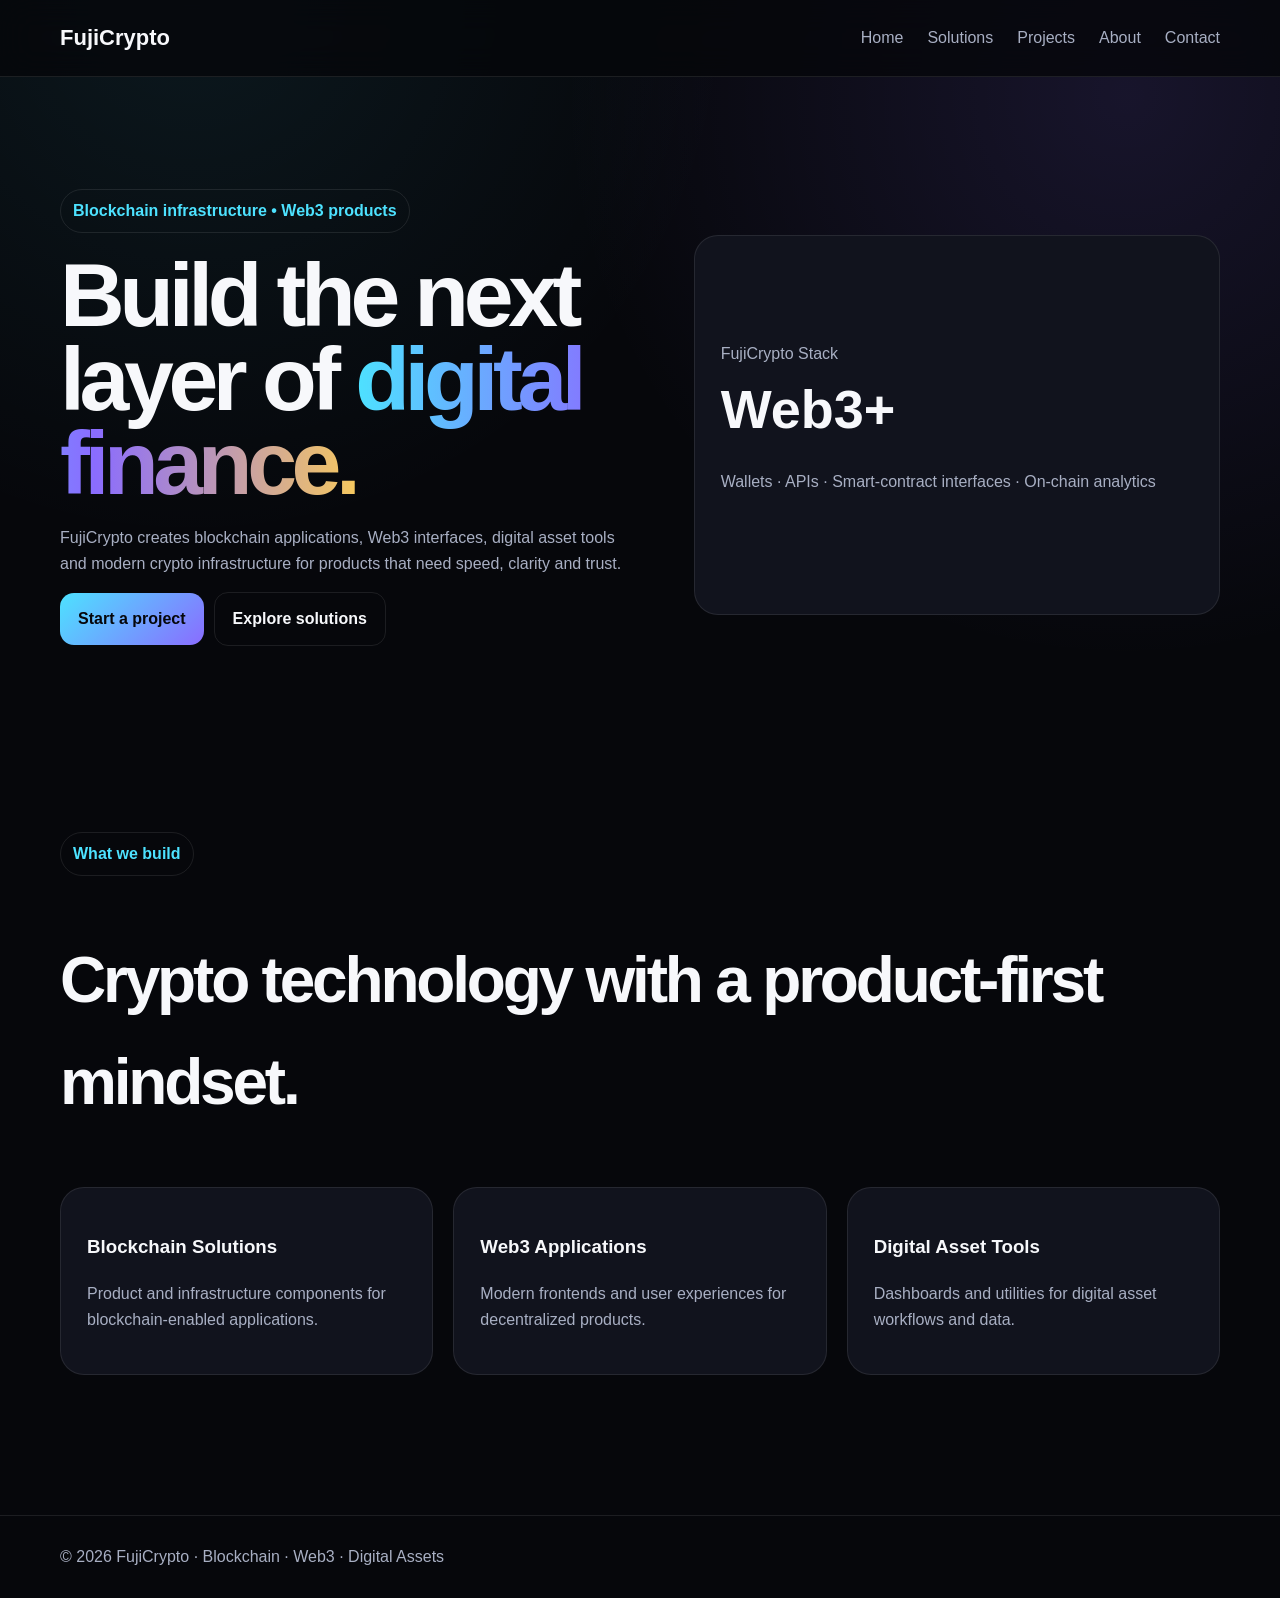
==== index.html @ 398bad41 "Add files via upload" ====
<!doctype html><html lang="en"><head><meta charset="utf-8"><meta name="viewport" content="width=device-width,initial-scale=1"><meta name="description" content="FujiCrypto — blockchain, Web3, crypto technology and digital asset solutions."><title>Home | FujiCrypto</title><link rel="stylesheet" href="assets/css/style.css"></head><body><header><div class="container nav"><a class="brand" href="index.html">FujiCrypto</a><nav class="navlinks"><a href="index.html">Home</a><a href="services.html">Solutions</a><a href="projects.html">Projects</a><a href="about.html">About</a><a href="contact.html">Contact</a></nav></div></header><main><section class="hero"><div class="container hero-grid"><div><span class="pill">Blockchain infrastructure • Web3 products</span><h1>Build the next layer of <span class="grad">digital finance.</span></h1><p class="muted">FujiCrypto creates blockchain applications, Web3 interfaces, digital asset tools and modern crypto infrastructure for products that need speed, clarity and trust.</p><p><a class="btn primary" href="contact.html">Start a project</a><a class="btn secondary" href="services.html">Explore solutions</a></p></div><div class="visual"><div class="muted">FujiCrypto Stack</div><div class="metric">Web3+</div><p class="muted">Wallets · APIs · Smart-contract interfaces · On-chain analytics</p></div></div></section><section class="section"><div class="container"><span class="pill">What we build</span><h2>Crypto technology with a product-first mindset.</h2><div class="grid3"><div class="card"><h3>Blockchain Solutions</h3><p class="muted">Product and infrastructure components for blockchain-enabled applications.</p></div><div class="card"><h3>Web3 Applications</h3><p class="muted">Modern frontends and user experiences for decentralized products.</p></div><div class="card"><h3>Digital Asset Tools</h3><p class="muted">Dashboards and utilities for digital asset workflows and data.</p></div></div></div></section></main><footer><div class="container">© <span data-year></span> FujiCrypto · Blockchain · Web3 · Digital Assets</div></footer><script src="assets/js/main.js"></script></body></html>
---- assets/css/style.css ----
:root{--bg:#06070b;--panel:#11131d;--text:#f7f8fb;--muted:#a8afc3;--line:rgba(255,255,255,.09);--cyan:#4de2ff;--violet:#8a6cff;--gold:#f6c85f}*{box-sizing:border-box}body{margin:0;font-family:Arial,sans-serif;background:radial-gradient(circle at 15% 0,#4de2ff14,transparent 28%),radial-gradient(circle at 88% 6%,#8a6cff22,transparent 30%),var(--bg);color:var(--text);line-height:1.6}a{text-decoration:none;color:inherit}.container{width:min(1160px,calc(100% - 40px));margin:auto}header{position:sticky;top:0;background:#06070bcc;border-bottom:1px solid var(--line);backdrop-filter:blur(16px)}.nav{height:76px;display:flex;align-items:center;justify-content:space-between}.brand{font-weight:900;font-size:22px}.navlinks{display:flex;gap:24px;color:var(--muted)}.hero{padding:112px 0 90px}.hero-grid{display:grid;grid-template-columns:1.05fr .95fr;gap:52px;align-items:center}.pill{display:inline-block;padding:8px 12px;border:1px solid var(--line);border-radius:99px;color:var(--cyan);font-weight:700}.hero h1{font-size:clamp(3.2rem,7vw,6.5rem);line-height:.94;letter-spacing:-.06em;margin:20px 0}.grad{background:linear-gradient(90deg,var(--cyan),var(--violet),var(--gold));-webkit-background-clip:text;color:transparent}.muted{color:var(--muted)}.btn{display:inline-block;padding:13px 18px;border-radius:14px;font-weight:800;margin-right:10px}.primary{background:linear-gradient(135deg,var(--cyan),var(--violet));color:#06070b}.secondary{border:1px solid var(--line)}.visual,.card{background:var(--panel);border:1px solid var(--line);border-radius:24px;padding:26px}.visual{min-height:380px;display:flex;flex-direction:column;justify-content:center}.metric{font-size:54px;font-weight:900}.section{padding:80px 0}.section h2,.page h1{font-size:clamp(2.2rem,5vw,4.3rem);letter-spacing:-.05em}.grid3{display:grid;grid-template-columns:repeat(3,1fr);gap:20px}.projects,.two{display:grid;grid-template-columns:1fr 1fr;gap:22px}.page{padding:86px 0 35px}input,textarea{width:100%;box-sizing:border-box;margin:8px 0;padding:14px;background:#0b0e16;border:1px solid var(--line);border-radius:12px;color:white}textarea{min-height:140px}footer{border-top:1px solid var(--line);padding:28px 0;color:var(--muted);margin-top:60px}@media(max-width:850px){.hero-grid,.grid3,.projects,.two{grid-template-columns:1fr}.navlinks{gap:12px;font-size:14px}}
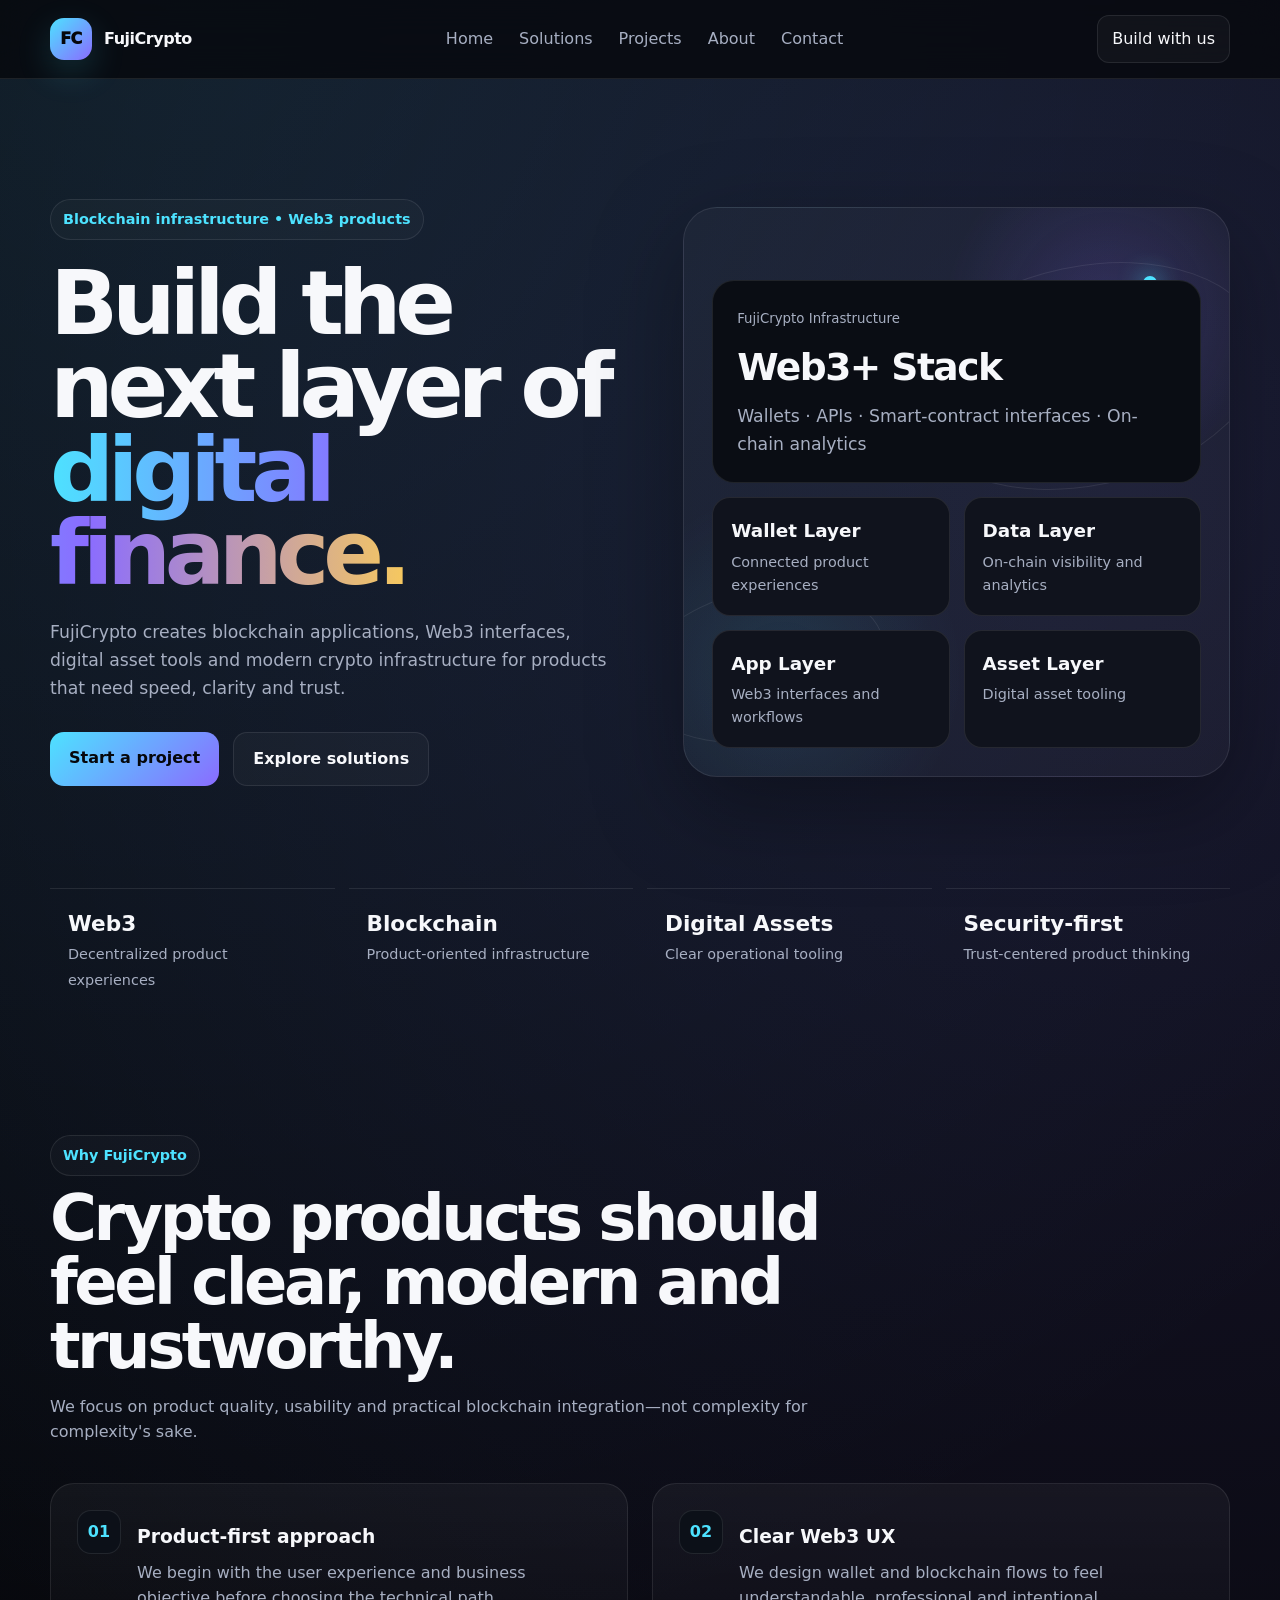
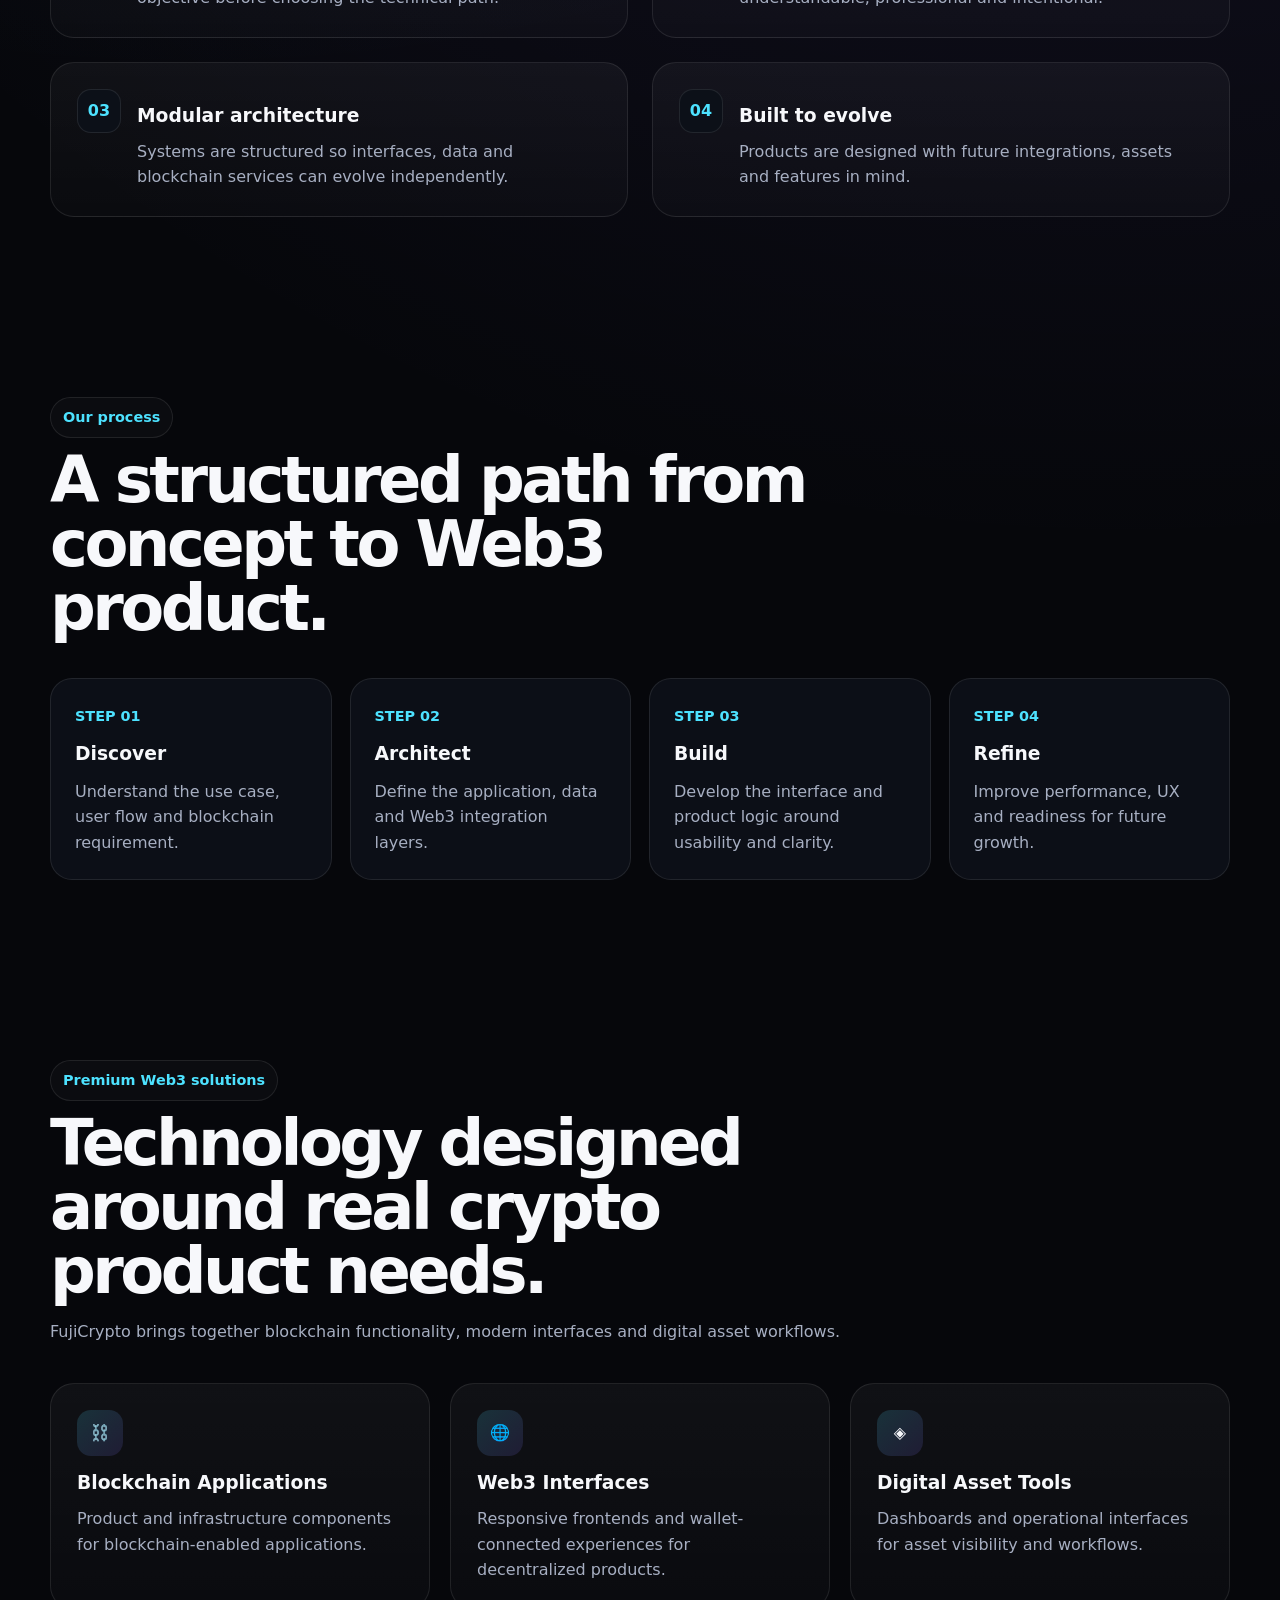
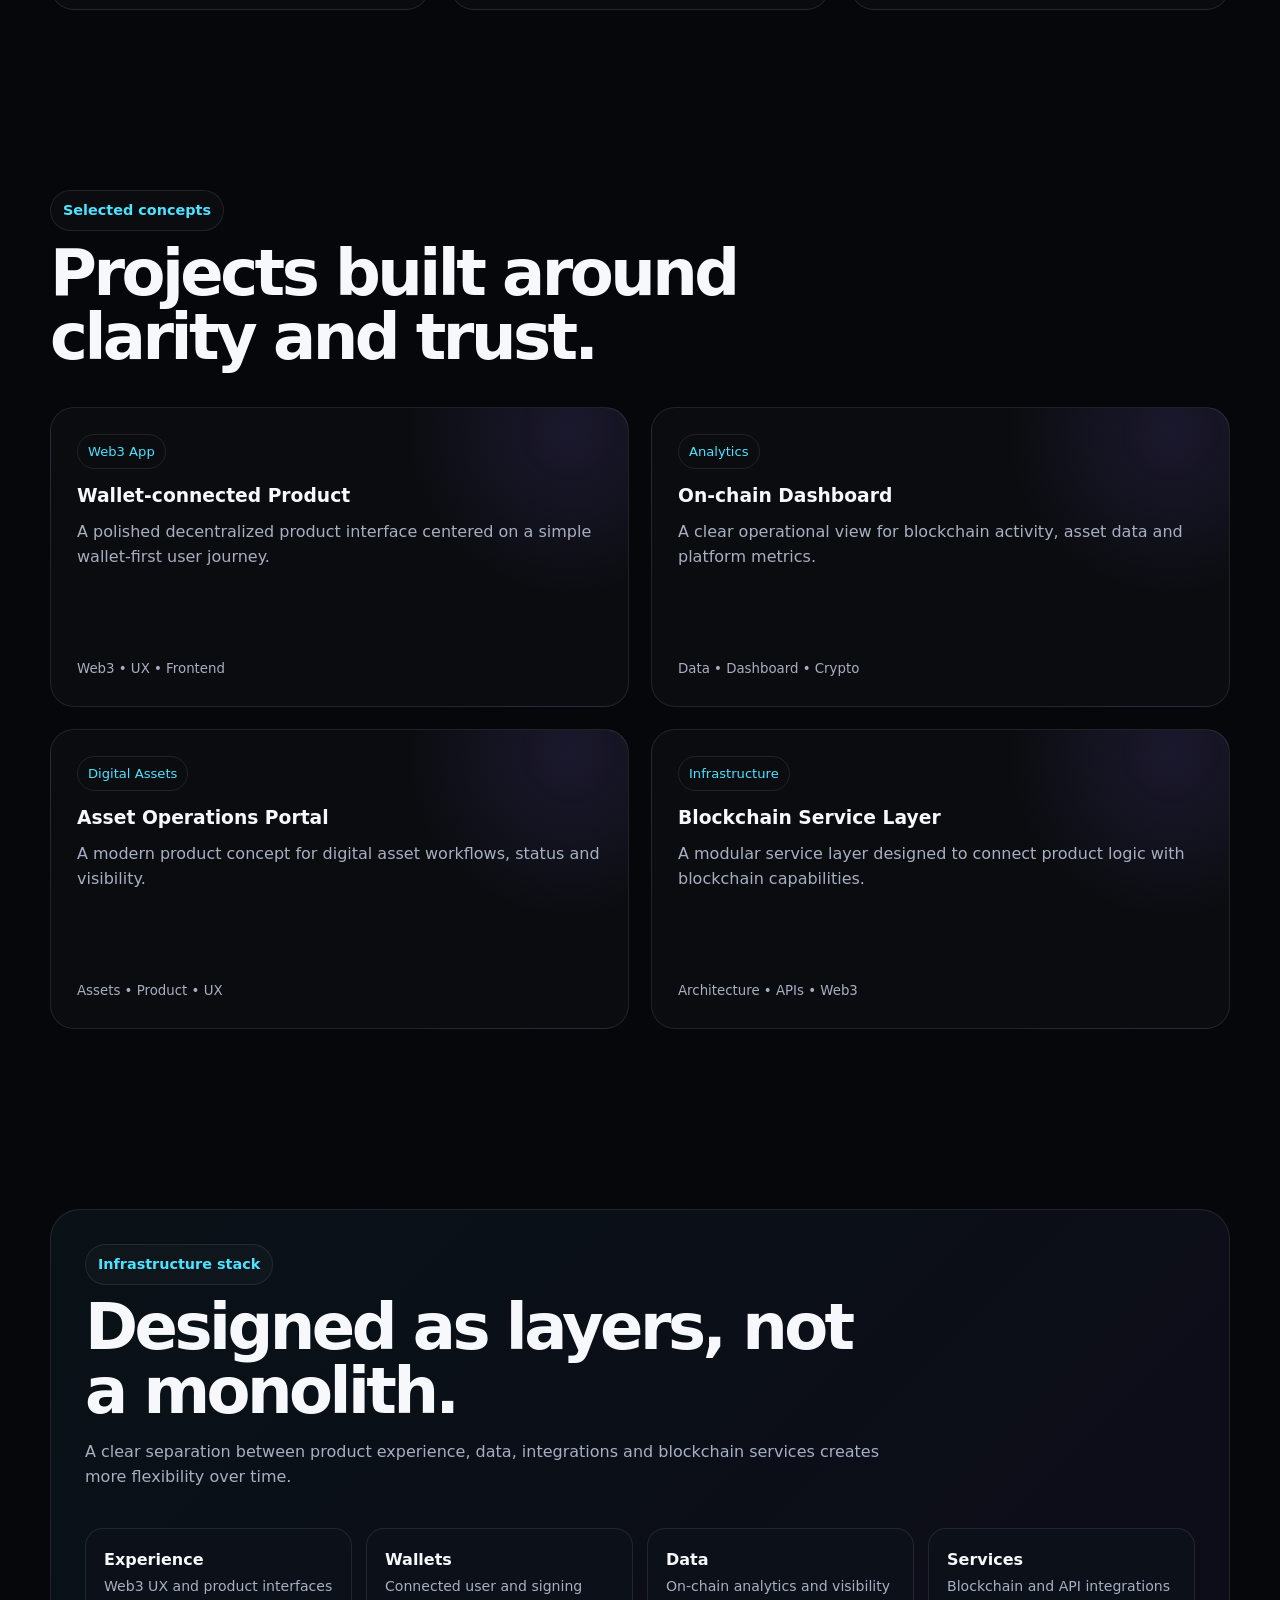
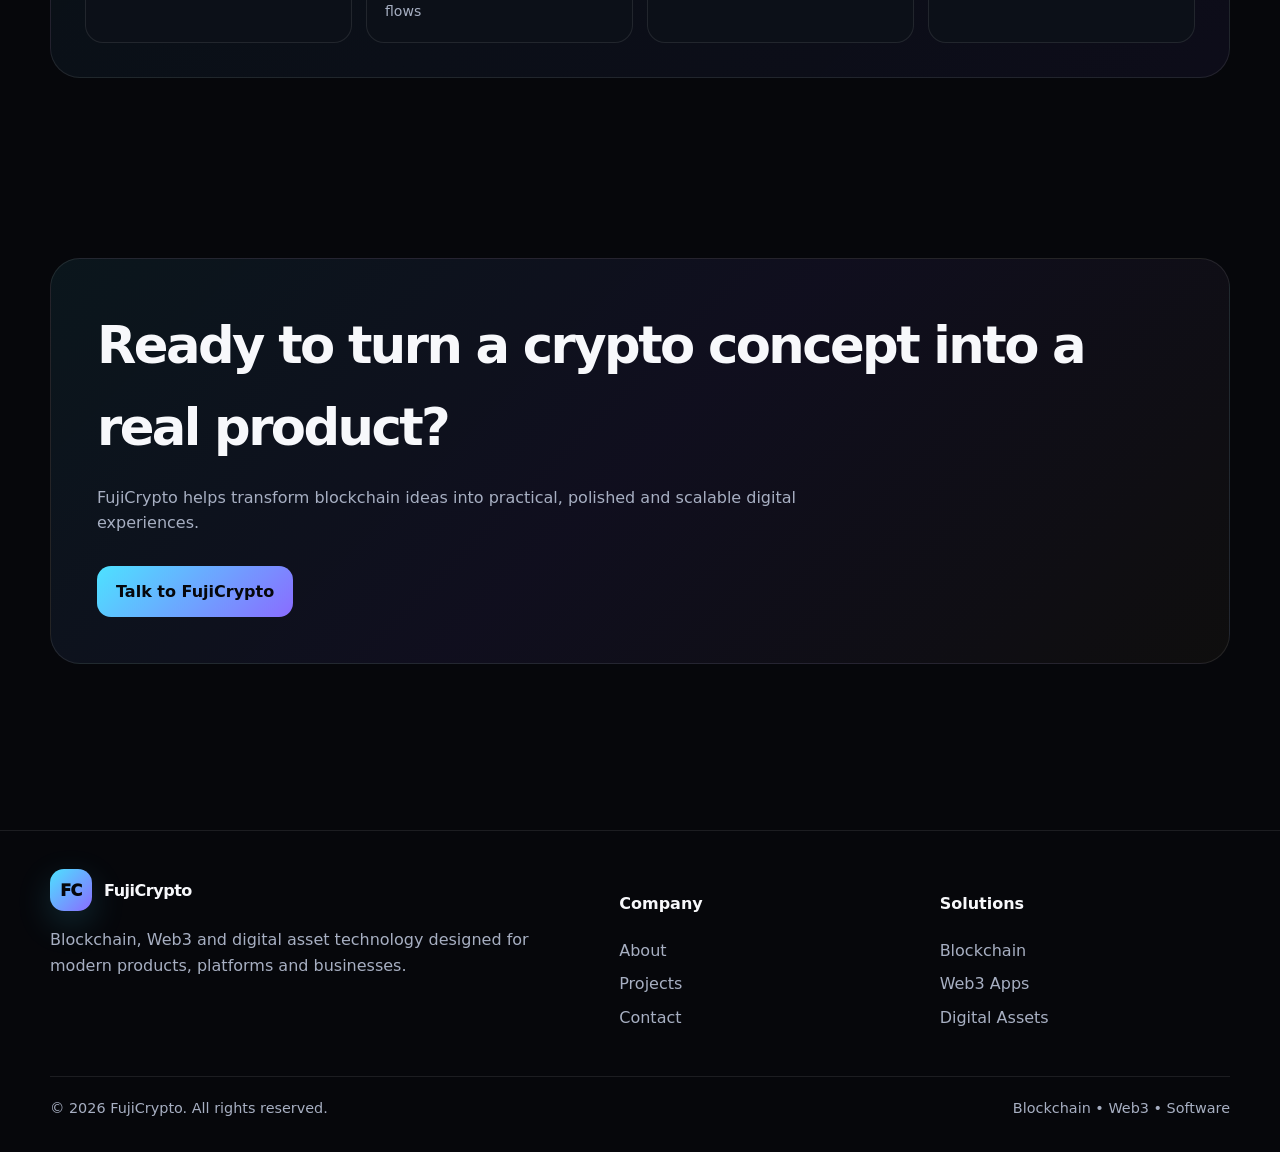
==== commit 74be0942: "Add files via upload" ====
--- a/index.html
+++ b/index.html
@@ -1 +1,113 @@
-<!doctype html><html lang="en"><head><meta charset="utf-8"><meta name="viewport" content="width=device-width,initial-scale=1"><meta name="description" content="FujiCrypto — blockchain, Web3, crypto technology and digital asset solutions."><title>Home | FujiCrypto</title><link rel="stylesheet" href="assets/css/style.css"></head><body><header><div class="container nav"><a class="brand" href="index.html">FujiCrypto</a><nav class="navlinks"><a href="index.html">Home</a><a href="services.html">Solutions</a><a href="projects.html">Projects</a><a href="about.html">About</a><a href="contact.html">Contact</a></nav></div></header><main><section class="hero"><div class="container hero-grid"><div><span class="pill">Blockchain infrastructure • Web3 products</span><h1>Build the next layer of <span class="grad">digital finance.</span></h1><p class="muted">FujiCrypto creates blockchain applications, Web3 interfaces, digital asset tools and modern crypto infrastructure for products that need speed, clarity and trust.</p><p><a class="btn primary" href="contact.html">Start a project</a><a class="btn secondary" href="services.html">Explore solutions</a></p></div><div class="visual"><div class="muted">FujiCrypto Stack</div><div class="metric">Web3+</div><p class="muted">Wallets · APIs · Smart-contract interfaces · On-chain analytics</p></div></div></section><section class="section"><div class="container"><span class="pill">What we build</span><h2>Crypto technology with a product-first mindset.</h2><div class="grid3"><div class="card"><h3>Blockchain Solutions</h3><p class="muted">Product and infrastructure components for blockchain-enabled applications.</p></div><div class="card"><h3>Web3 Applications</h3><p class="muted">Modern frontends and user experiences for decentralized products.</p></div><div class="card"><h3>Digital Asset Tools</h3><p class="muted">Dashboards and utilities for digital asset workflows and data.</p></div></div></div></section></main><footer><div class="container">© <span data-year></span> FujiCrypto · Blockchain · Web3 · Digital Assets</div></footer><script src="assets/js/main.js"></script></body></html>
+<!doctype html>
+<html lang="en">
+<head>
+<meta charset="utf-8">
+<meta name="viewport" content="width=device-width,initial-scale=1">
+<meta name="description" content="FujiCrypto — blockchain, Web3, crypto technology and digital asset solutions.">
+<title>Index | FujiCrypto</title>
+<link rel="stylesheet" href="assets/css/style.css">
+</head>
+<body>
+<header><div class="container nav">
+<a class="brand" href="index.html"><span class="brand-mark">FC</span><span>FujiCrypto</span></a>
+<nav class="navlinks">
+<a href="index.html">Home</a><a href="services.html">Solutions</a><a href="projects.html">Projects</a><a href="about.html">About</a><a href="contact.html">Contact</a>
+</nav>
+<a class="nav-cta" href="contact.html">Build with us</a>
+</div></header>
+<main>
+<section class="hero"><div class="container hero-grid">
+<div>
+  <span class="eyebrow">Blockchain infrastructure • Web3 products</span>
+  <h1>Build the next layer of <span>digital finance.</span></h1>
+  <p>FujiCrypto creates blockchain applications, Web3 interfaces, digital asset tools and modern crypto infrastructure for products that need speed, clarity and trust.</p>
+  <div class="actions"><a class="btn primary" href="contact.html">Start a project</a><a class="btn secondary" href="services.html">Explore solutions</a></div>
+</div>
+<div class="visual">
+  <div class="node n1"></div><div class="node n2"></div><div class="node n3"></div>
+  <div class="orbit o1"></div><div class="orbit o2"></div>
+  <div class="stack"><small>FujiCrypto Infrastructure</small><strong>Web3+ Stack</strong><p>Wallets · APIs · Smart-contract interfaces · On-chain analytics</p></div>
+  <div class="stack-grid">
+    <div class="stack-item"><b>Wallet Layer</b><p>Connected product experiences</p></div>
+    <div class="stack-item"><b>Data Layer</b><p>On-chain visibility and analytics</p></div>
+    <div class="stack-item"><b>App Layer</b><p>Web3 interfaces and workflows</p></div>
+    <div class="stack-item"><b>Asset Layer</b><p>Digital asset tooling</p></div>
+  </div>
+</div>
+</div></section>
+
+<section class="trust"><div class="container trust-grid">
+  <div class="trust-item"><strong>Web3</strong><span>Decentralized product experiences</span></div>
+  <div class="trust-item"><strong>Blockchain</strong><span>Product-oriented infrastructure</span></div>
+  <div class="trust-item"><strong>Digital Assets</strong><span>Clear operational tooling</span></div>
+  <div class="trust-item"><strong>Security-first</strong><span>Trust-centered product thinking</span></div>
+</div></section>
+
+<section class="section"><div class="container">
+  <div class="section-head"><span class="eyebrow">Why FujiCrypto</span><h2>Crypto products should feel clear, modern and trustworthy.</h2><p>We focus on product quality, usability and practical blockchain integration—not complexity for complexity's sake.</p></div>
+  <div class="why-grid">
+    <div class="card why-item"><div class="why-num">01</div><div><h3>Product-first approach</h3><p>We begin with the user experience and business objective before choosing the technical path.</p></div></div>
+    <div class="card why-item"><div class="why-num">02</div><div><h3>Clear Web3 UX</h3><p>We design wallet and blockchain flows to feel understandable, professional and intentional.</p></div></div>
+    <div class="card why-item"><div class="why-num">03</div><div><h3>Modular architecture</h3><p>Systems are structured so interfaces, data and blockchain services can evolve independently.</p></div></div>
+    <div class="card why-item"><div class="why-num">04</div><div><h3>Built to evolve</h3><p>Products are designed with future integrations, assets and features in mind.</p></div></div>
+  </div>
+</div></section>
+
+<section class="section"><div class="container">
+  <div class="section-head"><span class="eyebrow">Our process</span><h2>A structured path from concept to Web3 product.</h2></div>
+  <div class="process">
+    <div class="step"><span>STEP 01</span><h3>Discover</h3><p>Understand the use case, user flow and blockchain requirement.</p></div>
+    <div class="step"><span>STEP 02</span><h3>Architect</h3><p>Define the application, data and Web3 integration layers.</p></div>
+    <div class="step"><span>STEP 03</span><h3>Build</h3><p>Develop the interface and product logic around usability and clarity.</p></div>
+    <div class="step"><span>STEP 04</span><h3>Refine</h3><p>Improve performance, UX and readiness for future growth.</p></div>
+  </div>
+</div></section>
+
+<section class="section"><div class="container">
+  <div class="section-head"><span class="eyebrow">Premium Web3 solutions</span><h2>Technology designed around real crypto product needs.</h2><p>FujiCrypto brings together blockchain functionality, modern interfaces and digital asset workflows.</p></div>
+  <div class="grid3">
+    <article class="card"><div class="icon">⛓️</div><h3>Blockchain Applications</h3><p>Product and infrastructure components for blockchain-enabled applications.</p></article>
+    <article class="card"><div class="icon">🌐</div><h3>Web3 Interfaces</h3><p>Responsive frontends and wallet-connected experiences for decentralized products.</p></article>
+    <article class="card"><div class="icon">◈</div><h3>Digital Asset Tools</h3><p>Dashboards and operational interfaces for asset visibility and workflows.</p></article>
+  </div>
+</div></section>
+
+<section class="section"><div class="container">
+  <div class="section-head"><span class="eyebrow">Selected concepts</span><h2>Projects built around clarity and trust.</h2></div>
+  <div class="projects">
+    <article class="card project"><div><span class="tag">Web3 App</span><h3>Wallet-connected Product</h3><p>A polished decentralized product interface centered on a simple wallet-first user journey.</p></div><small>Web3 • UX • Frontend</small></article>
+    <article class="card project"><div><span class="tag">Analytics</span><h3>On-chain Dashboard</h3><p>A clear operational view for blockchain activity, asset data and platform metrics.</p></div><small>Data • Dashboard • Crypto</small></article>
+    <article class="card project"><div><span class="tag">Digital Assets</span><h3>Asset Operations Portal</h3><p>A modern product concept for digital asset workflows, status and visibility.</p></div><small>Assets • Product • UX</small></article>
+    <article class="card project"><div><span class="tag">Infrastructure</span><h3>Blockchain Service Layer</h3><p>A modular service layer designed to connect product logic with blockchain capabilities.</p></div><small>Architecture • APIs • Web3</small></article>
+  </div>
+</div></section>
+
+<section class="section"><div class="container infra">
+  <div class="section-head"><span class="eyebrow">Infrastructure stack</span><h2>Designed as layers, not a monolith.</h2><p>A clear separation between product experience, data, integrations and blockchain services creates more flexibility over time.</p></div>
+  <div class="infra-grid">
+    <div class="infra-item"><strong>Experience</strong><span>Web3 UX and product interfaces</span></div>
+    <div class="infra-item"><strong>Wallets</strong><span>Connected user and signing flows</span></div>
+    <div class="infra-item"><strong>Data</strong><span>On-chain analytics and visibility</span></div>
+    <div class="infra-item"><strong>Services</strong><span>Blockchain and API integrations</span></div>
+  </div>
+</div></section>
+
+<section class="section"><div class="container cta">
+  <h2>Ready to turn a crypto concept into a real product?</h2>
+  <p>FujiCrypto helps transform blockchain ideas into practical, polished and scalable digital experiences.</p>
+  <div class="actions"><a class="btn primary" href="contact.html">Talk to FujiCrypto</a></div>
+</div></section>
+</main>
+<footer>
+<div class="container footer-grid">
+  <div class="footer-brand">
+    <a class="brand" href="index.html"><span class="brand-mark">FC</span><span>FujiCrypto</span></a>
+    <p>Blockchain, Web3 and digital asset technology designed for modern products, platforms and businesses.</p>
+  </div>
+  <div class="footer-col"><h4>Company</h4><a href="about.html">About</a><a href="projects.html">Projects</a><a href="contact.html">Contact</a></div>
+  <div class="footer-col"><h4>Solutions</h4><a href="services.html">Blockchain</a><a href="services.html">Web3 Apps</a><a href="services.html">Digital Assets</a></div>
+</div>
+<div class="container footer-bottom"><span>© <span data-year></span> FujiCrypto. All rights reserved.</span><span>Blockchain • Web3 • Software</span></div>
+</footer><script src="assets/js/main.js"></script>
+</body>
+</html>
--- a/assets/css/style.css
+++ b/assets/css/style.css
@@ -1 +1,146 @@
-:root{--bg:#06070b;--panel:#11131d;--text:#f7f8fb;--muted:#a8afc3;--line:rgba(255,255,255,.09);--cyan:#4de2ff;--violet:#8a6cff;--gold:#f6c85f}*{box-sizing:border-box}body{margin:0;font-family:Arial,sans-serif;background:radial-gradient(circle at 15% 0,#4de2ff14,transparent 28%),radial-gradient(circle at 88% 6%,#8a6cff22,transparent 30%),var(--bg);color:var(--text);line-height:1.6}a{text-decoration:none;color:inherit}.container{width:min(1160px,calc(100% - 40px));margin:auto}header{position:sticky;top:0;background:#06070bcc;border-bottom:1px solid var(--line);backdrop-filter:blur(16px)}.nav{height:76px;display:flex;align-items:center;justify-content:space-between}.brand{font-weight:900;font-size:22px}.navlinks{display:flex;gap:24px;color:var(--muted)}.hero{padding:112px 0 90px}.hero-grid{display:grid;grid-template-columns:1.05fr .95fr;gap:52px;align-items:center}.pill{display:inline-block;padding:8px 12px;border:1px solid var(--line);border-radius:99px;color:var(--cyan);font-weight:700}.hero h1{font-size:clamp(3.2rem,7vw,6.5rem);line-height:.94;letter-spacing:-.06em;margin:20px 0}.grad{background:linear-gradient(90deg,var(--cyan),var(--violet),var(--gold));-webkit-background-clip:text;color:transparent}.muted{color:var(--muted)}.btn{display:inline-block;padding:13px 18px;border-radius:14px;font-weight:800;margin-right:10px}.primary{background:linear-gradient(135deg,var(--cyan),var(--violet));color:#06070b}.secondary{border:1px solid var(--line)}.visual,.card{background:var(--panel);border:1px solid var(--line);border-radius:24px;padding:26px}.visual{min-height:380px;display:flex;flex-direction:column;justify-content:center}.metric{font-size:54px;font-weight:900}.section{padding:80px 0}.section h2,.page h1{font-size:clamp(2.2rem,5vw,4.3rem);letter-spacing:-.05em}.grid3{display:grid;grid-template-columns:repeat(3,1fr);gap:20px}.projects,.two{display:grid;grid-template-columns:1fr 1fr;gap:22px}.page{padding:86px 0 35px}input,textarea{width:100%;box-sizing:border-box;margin:8px 0;padding:14px;background:#0b0e16;border:1px solid var(--line);border-radius:12px;color:white}textarea{min-height:140px}footer{border-top:1px solid var(--line);padding:28px 0;color:var(--muted);margin-top:60px}@media(max-width:850px){.hero-grid,.grid3,.projects,.two{grid-template-columns:1fr}.navlinks{gap:12px;font-size:14px}}
+:root{
+  --bg:#06070b;
+  --bg2:#0a0c12;
+  --panel:#10131c;
+  --panel2:#151827;
+  --text:#f7f8fb;
+  --muted:#a7afc2;
+  --line:rgba(255,255,255,.09);
+  --cyan:#4de2ff;
+  --violet:#8a6cff;
+  --gold:#f6c85f;
+  --green:#65f2ba;
+  --shadow:0 30px 90px rgba(0,0,0,.34);
+}
+*{box-sizing:border-box}
+html{scroll-behavior:smooth}
+body{
+  margin:0;
+  font-family:Inter,ui-sans-serif,system-ui,-apple-system,BlinkMacSystemFont,"Segoe UI",sans-serif;
+  color:var(--text);
+  background:
+    radial-gradient(circle at 15% 0%,rgba(77,226,255,.10),transparent 28%),
+    radial-gradient(circle at 88% 8%,rgba(138,108,255,.14),transparent 30%),
+    var(--bg);
+  line-height:1.6;
+}
+a{color:inherit;text-decoration:none}
+.container{width:min(1180px,calc(100% - 40px));margin:auto}
+header{
+  position:sticky;top:0;z-index:50;
+  background:rgba(6,7,11,.76);
+  backdrop-filter:blur(18px);
+  border-bottom:1px solid var(--line)
+}
+.nav{height:78px;display:flex;align-items:center;justify-content:space-between;gap:24px}
+.brand{display:flex;align-items:center;gap:12px;font-weight:900;letter-spacing:-.03em}
+.brand-mark{
+  width:42px;height:42px;border-radius:14px;display:grid;place-items:center;
+  background:linear-gradient(135deg,var(--cyan),var(--violet));
+  color:#06070b;font-weight:1000;box-shadow:0 12px 34px rgba(77,226,255,.17)
+}
+.navlinks{display:flex;align-items:center;gap:26px;color:var(--muted)}
+.navlinks a:hover{color:#fff}
+.nav-cta{padding:10px 14px;border-radius:12px;border:1px solid var(--line);background:rgba(255,255,255,.035)}
+.hero{padding:120px 0 96px}
+.hero-grid{display:grid;grid-template-columns:1.02fr .98fr;gap:64px;align-items:center}
+.eyebrow{
+  display:inline-flex;padding:8px 12px;border:1px solid var(--line);border-radius:999px;
+  color:var(--cyan);font-size:.9rem;font-weight:800;background:rgba(255,255,255,.025)
+}
+.hero h1{
+  font-size:clamp(3.4rem,7vw,6.9rem);line-height:.93;letter-spacing:-.07em;
+  margin:22px 0 24px
+}
+.hero h1 span{
+  background:linear-gradient(90deg,var(--cyan),var(--violet),var(--gold));
+  -webkit-background-clip:text;background-clip:text;color:transparent
+}
+.hero p{color:var(--muted);font-size:1.08rem;max-width:760px}
+.actions{display:flex;gap:14px;flex-wrap:wrap;margin-top:30px}
+.btn{display:inline-flex;padding:13px 19px;border-radius:14px;font-weight:850;border:1px solid var(--line);transition:.2s}
+.btn:hover{transform:translateY(-2px);border-color:rgba(255,255,255,.24)}
+.primary{background:linear-gradient(135deg,var(--cyan),var(--violet));color:#06070b;border:0}
+.secondary{background:rgba(255,255,255,.03)}
+
+.visual{
+  min-height:520px;border:1px solid var(--line);border-radius:34px;padding:28px;
+  background:
+    radial-gradient(circle at 78% 18%,rgba(138,108,255,.18),transparent 26%),
+    radial-gradient(circle at 18% 82%,rgba(77,226,255,.10),transparent 28%),
+    rgba(255,255,255,.026);
+  box-shadow:var(--shadow);position:relative;overflow:hidden
+}
+.node{
+  position:absolute;border-radius:50%;box-shadow:0 0 24px currentColor
+}
+.n1{width:14px;height:14px;background:var(--cyan);color:var(--cyan);top:68px;right:72px}
+.n2{width:11px;height:11px;background:var(--violet);color:var(--violet);bottom:82px;left:64px}
+.n3{width:9px;height:9px;background:var(--gold);color:var(--gold);top:165px;left:70px}
+.orbit{position:absolute;border:1px solid rgba(255,255,255,.08);border-radius:50%;transform:rotate(-12deg)}
+.o1{width:360px;height:220px;right:-36px;top:58px}
+.o2{width:250px;height:150px;left:-48px;bottom:36px}
+.stack{
+  position:relative;z-index:2;margin-top:44px;padding:24px;border-radius:22px;
+  background:#0a0d14;border:1px solid var(--line)
+}
+.stack small{color:var(--muted)}
+.stack strong{display:block;font-size:2.35rem;letter-spacing:-.04em;margin:6px 0}
+.stack p{color:var(--muted);margin:0}
+.stack-grid{display:grid;grid-template-columns:repeat(2,1fr);gap:14px;position:relative;z-index:2;margin-top:14px}
+.stack-item{padding:18px;border:1px solid var(--line);background:#10131d;border-radius:18px}
+.stack-item b{font-size:1.15rem}.stack-item p{color:var(--muted);font-size:.9rem;margin:5px 0 0}
+
+.trust{padding:6px 0 34px}
+.trust-grid{display:grid;grid-template-columns:repeat(4,1fr);gap:14px}
+.trust-item{padding:18px;border-top:1px solid var(--line)}
+.trust-item strong{display:block;font-size:1.35rem}.trust-item span{color:var(--muted);font-size:.9rem}
+
+.section{padding:90px 0}
+.section-head{max-width:800px;margin-bottom:38px}
+.section-head h2,.page-hero h1{font-size:clamp(2.3rem,5vw,4.6rem);line-height:1;letter-spacing:-.055em;margin:10px 0 16px}
+.section-head p,.page-hero p{color:var(--muted);margin:0}
+.grid3{display:grid;grid-template-columns:repeat(3,1fr);gap:20px}
+.card{border:1px solid var(--line);border-radius:24px;padding:26px;background:linear-gradient(180deg,rgba(255,255,255,.045),rgba(255,255,255,.02))}
+.card h3{margin:12px 0 8px}.card p{color:var(--muted);margin:0}
+.icon{width:46px;height:46px;border-radius:14px;display:grid;place-items:center;background:linear-gradient(135deg,rgba(77,226,255,.16),rgba(138,108,255,.14))}
+.why-grid{display:grid;grid-template-columns:1fr 1fr;gap:24px}
+.why-item{display:flex;gap:16px}
+.why-num{flex:0 0 44px;height:44px;border-radius:14px;display:grid;place-items:center;border:1px solid var(--line);background:#0c1018;color:var(--cyan);font-weight:900}
+.process{display:grid;grid-template-columns:repeat(4,1fr);gap:18px}
+.step{padding:24px;border:1px solid var(--line);border-radius:22px;background:#0c0f17}
+.step span{color:var(--cyan);font-size:.9rem;font-weight:900}.step h3{margin:10px 0}.step p{color:var(--muted);margin:0}
+.projects{display:grid;grid-template-columns:repeat(2,1fr);gap:22px}
+.project{min-height:300px;display:flex;flex-direction:column;justify-content:space-between;background:radial-gradient(circle at 90% 8%,rgba(138,108,255,.12),transparent 28%),rgba(255,255,255,.025)}
+.tag{display:inline-flex;width:max-content;padding:6px 10px;border:1px solid var(--line);border-radius:999px;color:var(--cyan);font-size:.82rem}
+.project small{color:var(--muted)}
+.infra{
+  border:1px solid var(--line);border-radius:30px;padding:34px;
+  background:linear-gradient(135deg,rgba(77,226,255,.05),rgba(138,108,255,.06))
+}
+.infra-grid{display:grid;grid-template-columns:repeat(4,1fr);gap:14px;margin-top:24px}
+.infra-item{padding:18px;border:1px solid var(--line);border-radius:18px;background:#0c1018}
+.infra-item strong{display:block}.infra-item span{color:var(--muted);font-size:.88rem}
+.page-hero{padding:98px 0 44px}
+.two{display:grid;grid-template-columns:1fr 1fr;gap:26px}
+.cta{padding:46px;border:1px solid var(--line);border-radius:30px;background:linear-gradient(135deg,rgba(77,226,255,.07),rgba(138,108,255,.08),rgba(246,200,95,.04))}
+.cta h2{font-size:clamp(2rem,4vw,3.5rem);letter-spacing:-.05em;margin:0 0 12px}
+.cta p{color:var(--muted);max-width:760px}
+form{display:grid;gap:14px}
+input,textarea{width:100%;padding:14px 15px;border:1px solid var(--line);border-radius:14px;background:#0b0e16;color:#fff;font:inherit;outline:none}
+textarea{min-height:150px;resize:vertical}
+input:focus,textarea:focus{border-color:var(--cyan)}
+
+footer{border-top:1px solid var(--line);margin-top:76px}
+.footer-grid{display:grid;grid-template-columns:1.3fr .7fr .7fr;gap:30px;padding:38px 0}
+.footer-brand p,.footer-col a{color:var(--muted)}
+.footer-col a{display:block;margin:8px 0}.footer-col a:hover{color:#fff}
+.footer-bottom{border-top:1px solid var(--line);padding:20px 0 32px;color:var(--muted);font-size:.9rem;display:flex;justify-content:space-between;gap:20px}
+
+@media(max-width:920px){
+  .hero-grid,.grid3,.why-grid,.projects,.two,.footer-grid{grid-template-columns:1fr}
+  .process{grid-template-columns:1fr 1fr}
+  .trust-grid,.infra-grid{grid-template-columns:1fr 1fr}
+  .navlinks{gap:12px;font-size:14px}
+}
+@media(max-width:620px){.process,.trust-grid,.infra-grid,.stack-grid{grid-template-columns:1fr}}
